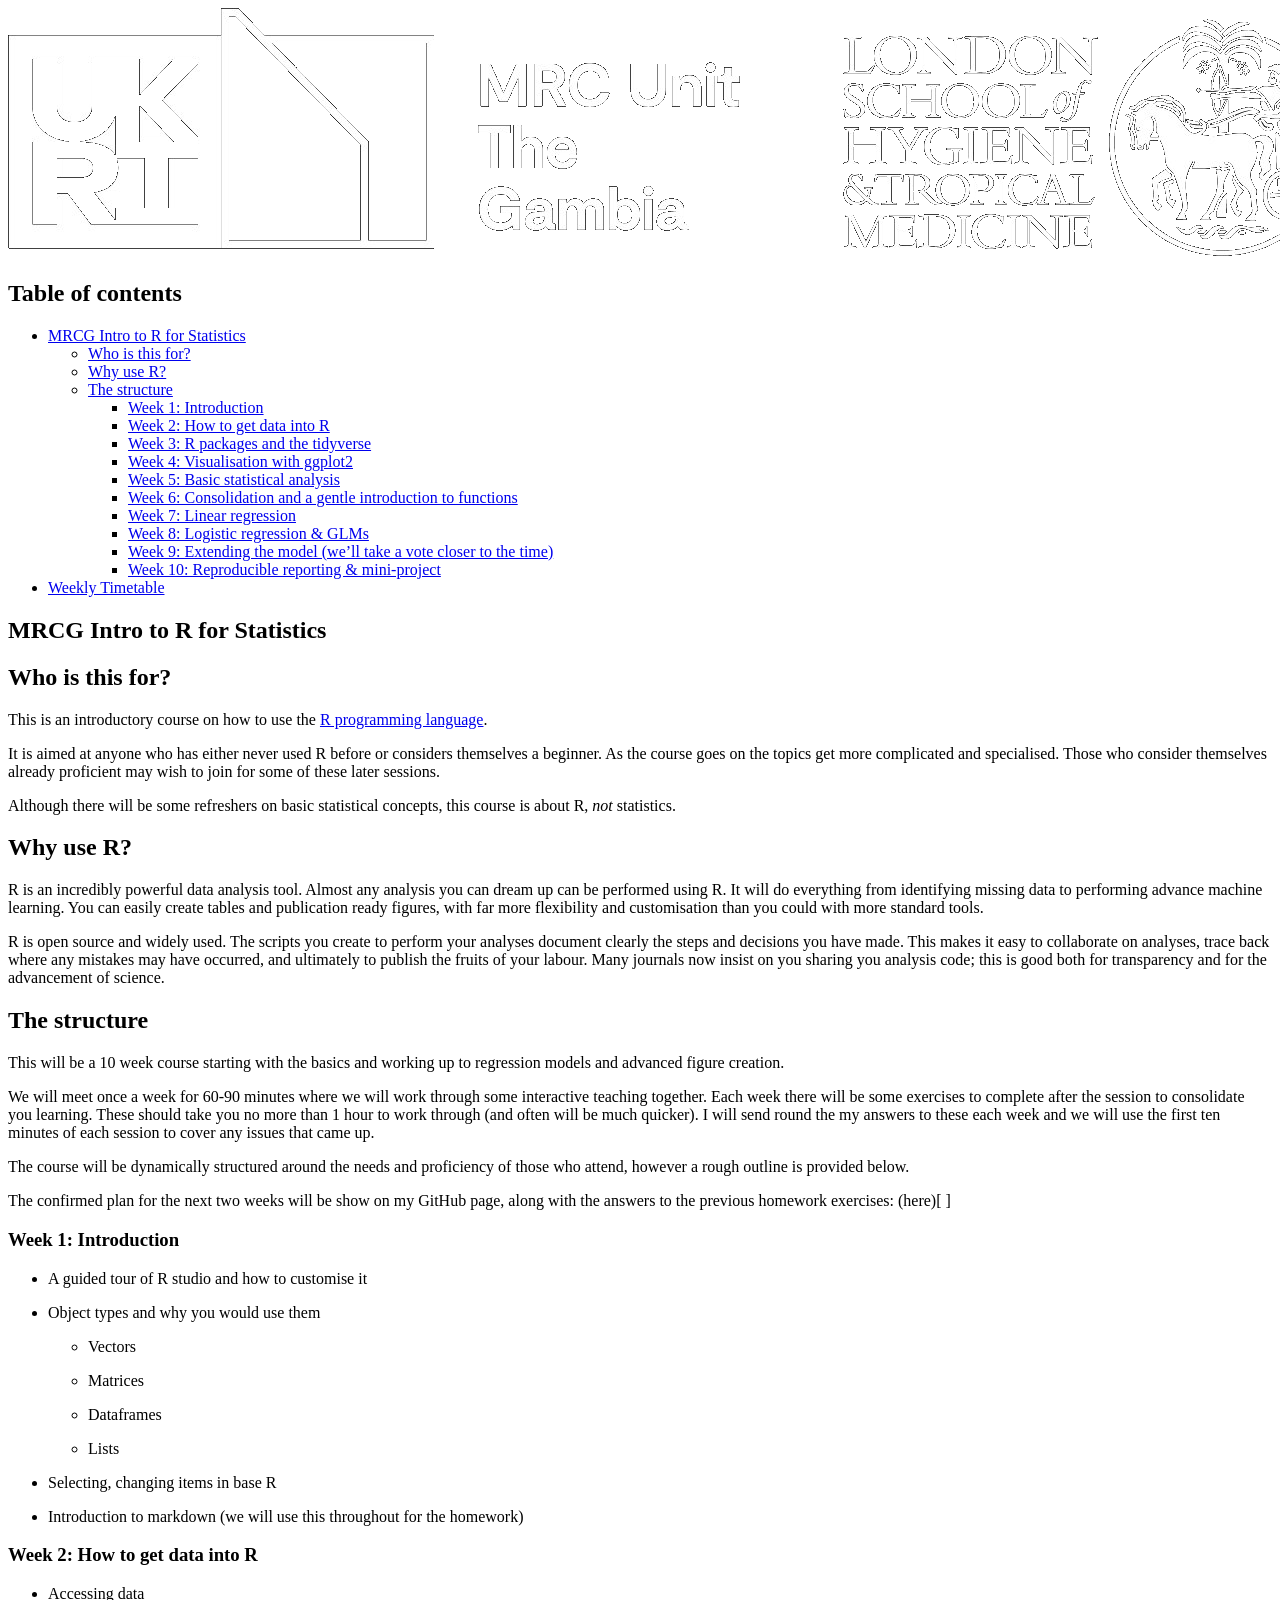
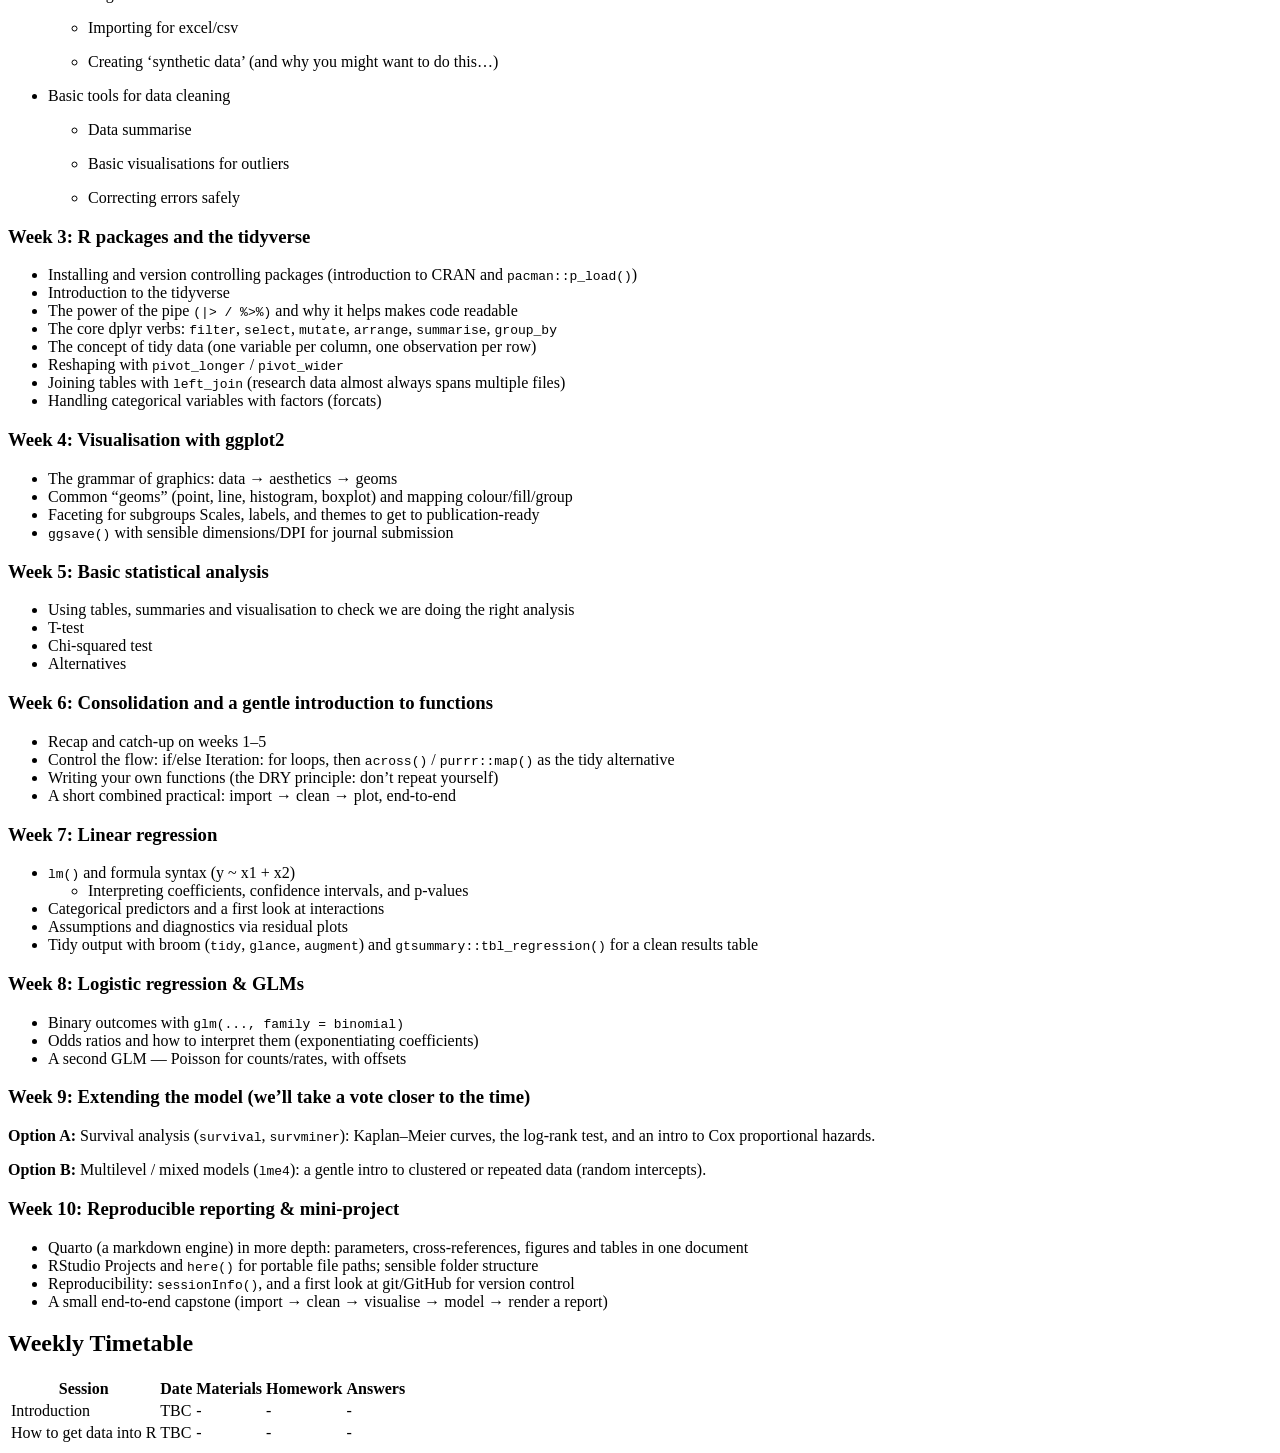
==== index.html @ 06967cae "Initial build" ====
<!DOCTYPE html>
<html xmlns="http://www.w3.org/1999/xhtml" lang="en" xml:lang="en"><head>

<meta charset="utf-8">
<meta name="generator" content="quarto-1.8.25">

<meta name="viewport" content="width=device-width, initial-scale=1.0, user-scalable=yes">


<title>index</title>
<style>
code{white-space: pre-wrap;}
span.smallcaps{font-variant: small-caps;}
div.columns{display: flex; gap: min(4vw, 1.5em);}
div.column{flex: auto; overflow-x: auto;}
div.hanging-indent{margin-left: 1.5em; text-indent: -1.5em;}
ul.task-list{list-style: none;}
ul.task-list li input[type="checkbox"] {
  width: 0.8em;
  margin: 0 0.8em 0.2em -1em; /* quarto-specific, see https://github.com/quarto-dev/quarto-cli/issues/4556 */ 
  vertical-align: middle;
}
</style>


<script src="index_files/libs/clipboard/clipboard.min.js"></script>
<script src="index_files/libs/quarto-html/quarto.js" type="module"></script>
<script src="index_files/libs/quarto-html/tabsets/tabsets.js" type="module"></script>
<script src="index_files/libs/quarto-html/axe/axe-check.js" type="module"></script>
<script src="index_files/libs/quarto-html/popper.min.js"></script>
<script src="index_files/libs/quarto-html/tippy.umd.min.js"></script>
<script src="index_files/libs/quarto-html/anchor.min.js"></script>
<link href="index_files/libs/quarto-html/tippy.css" rel="stylesheet">
<link href="index_files/libs/quarto-html/quarto-syntax-highlighting-7b89279ff1a6dce999919e0e67d4d9ec.css" rel="stylesheet" id="quarto-text-highlighting-styles">
<script src="index_files/libs/bootstrap/bootstrap.min.js"></script>
<link href="index_files/libs/bootstrap/bootstrap-icons.css" rel="stylesheet">
<link href="index_files/libs/bootstrap/bootstrap-503d23347c5d06bec7a546a738d54ec2.min.css" rel="stylesheet" append-hash="true" id="quarto-bootstrap" data-mode="light">
<!-- Browser-tab favicon: the logo, embedded as a data URI at install time. -->
<!-- Left blank when no logo is supplied.                                    -->
<link rel="icon" href="[data-uri]">


</head>

<body class="quarto-light">

<div id="quarto-content" class="page-columns page-rows-contents page-layout-article">
<div id="quarto-margin-sidebar" class="sidebar margin-sidebar">
  <nav id="TOC" role="doc-toc" class="toc-active">
    <h2 id="toc-title">Table of contents</h2>
   
  <ul>
  <li><a href="#mrcg-intro-to-r-for-statistics" id="toc-mrcg-intro-to-r-for-statistics" class="nav-link active" data-scroll-target="#mrcg-intro-to-r-for-statistics">MRCG Intro to R for Statistics</a>
  <ul class="collapse">
  <li><a href="#who-is-this-for" id="toc-who-is-this-for" class="nav-link" data-scroll-target="#who-is-this-for">Who is this for?</a></li>
  <li><a href="#why-use-r" id="toc-why-use-r" class="nav-link" data-scroll-target="#why-use-r">Why use R?</a></li>
  <li><a href="#the-structure" id="toc-the-structure" class="nav-link" data-scroll-target="#the-structure">The structure</a>
  <ul class="collapse">
  <li><a href="#week-1-introduction" id="toc-week-1-introduction" class="nav-link" data-scroll-target="#week-1-introduction">Week 1: Introduction</a></li>
  <li><a href="#week-2-how-to-get-data-into-r" id="toc-week-2-how-to-get-data-into-r" class="nav-link" data-scroll-target="#week-2-how-to-get-data-into-r">Week 2: How to get data into R</a></li>
  <li><a href="#week-3-r-packages-and-the-tidyverse" id="toc-week-3-r-packages-and-the-tidyverse" class="nav-link" data-scroll-target="#week-3-r-packages-and-the-tidyverse">Week 3: R packages and the tidyverse</a></li>
  <li><a href="#week-4-visualisation-with-ggplot2" id="toc-week-4-visualisation-with-ggplot2" class="nav-link" data-scroll-target="#week-4-visualisation-with-ggplot2">Week 4: Visualisation with ggplot2</a></li>
  <li><a href="#week-5-basic-statistical-analysis" id="toc-week-5-basic-statistical-analysis" class="nav-link" data-scroll-target="#week-5-basic-statistical-analysis">Week 5: Basic statistical analysis</a></li>
  <li><a href="#week-6-consolidation-and-a-gentle-introduction-to-functions" id="toc-week-6-consolidation-and-a-gentle-introduction-to-functions" class="nav-link" data-scroll-target="#week-6-consolidation-and-a-gentle-introduction-to-functions">Week 6: Consolidation and a gentle introduction to functions</a></li>
  <li><a href="#week-7-linear-regression" id="toc-week-7-linear-regression" class="nav-link" data-scroll-target="#week-7-linear-regression">Week 7: Linear regression</a></li>
  <li><a href="#week-8-logistic-regression-glms" id="toc-week-8-logistic-regression-glms" class="nav-link" data-scroll-target="#week-8-logistic-regression-glms">Week 8: Logistic regression &amp; GLMs</a></li>
  <li><a href="#week-9-extending-the-model-well-take-a-vote-closer-to-the-time" id="toc-week-9-extending-the-model-well-take-a-vote-closer-to-the-time" class="nav-link" data-scroll-target="#week-9-extending-the-model-well-take-a-vote-closer-to-the-time">Week 9: Extending the model (we’ll take a vote closer to the time)</a></li>
  <li><a href="#week-10-reproducible-reporting-mini-project" id="toc-week-10-reproducible-reporting-mini-project" class="nav-link" data-scroll-target="#week-10-reproducible-reporting-mini-project">Week 10: Reproducible reporting &amp; mini-project</a></li>
  </ul></li>
  </ul></li>
  <li><a href="#weekly-timetable" id="toc-weekly-timetable" class="nav-link" data-scroll-target="#weekly-timetable">Weekly Timetable</a></li>
  </ul>
</nav>
</div>
<main class="content" id="quarto-document-content">
<!-- Department branded header bar                                          -->
<!-- Quarto's whole title block is moved in here (see the script below), so  -->
<!-- every native metadata field — title, subtitle, simple or rich authors,  -->
<!-- affiliations, ORCID, email, date, DOI, … — renders in-brand with no     -->
<!-- per-field handling.                                                     -->
<div class="dept-header" id="dept-header-bar">
  <div class="dept-header-text"></div>
  <img src="[data-uri]" class="dept-logo" alt="Department logo" onerror="this.style.display='none'">
</div>

<script>
document.addEventListener("DOMContentLoaded", function () {
  var bar     = document.getElementById("dept-header-bar");
  var textBox = bar ? bar.querySelector(".dept-header-text") : null;

  // Move Quarto's entire title block into the branded header bar. Relocating
  // the whole block (rather than copying individual fields) means anything
  // Quarto renders natively appears in-brand without the theme needing to
  // know about each field.
  var titleBlock = document.getElementById("title-block-header") ||
                   document.querySelector("header.quarto-title-block");
  if (titleBlock && textBox) {
    textBox.appendChild(titleBlock);
  }

  // The `code-tools` button ships inside the title block; lift it out to the
  // right of the bar. Quarto uses a dropdown menu (`#quarto-code-tools-menu`,
  // when code folding is on) or a single "View Source" button
  // (`#quarto-code-tools-source`, when it is off); match either by class and
  // carry a dropdown menu along only when one exists.
  var codeTools = document.querySelector(".code-tools-button");
  if (bar && codeTools) {
    var menu = codeTools.nextElementSibling; // dropdown <ul>, if any
    var hasMenu = menu && menu.classList.contains("dropdown-menu");
    var wrap = document.createElement("div");
    wrap.className = hasMenu ? "dept-header-tools dropdown" : "dept-header-tools";
    wrap.appendChild(codeTools);
    if (hasMenu) {
      wrap.appendChild(menu);
    }
    var logo = bar.querySelector(".dept-logo");
    if (logo) {
      bar.insertBefore(wrap, logo);
    } else {
      bar.appendChild(wrap);
    }
  }

  var content = document.querySelector("#quarto-content");
  if (bar && content && content.parentNode) {
    content.parentNode.insertBefore(bar, content);
  }
});
</script>




<section id="mrcg-intro-to-r-for-statistics" class="level1">
<h1>MRCG Intro to R for Statistics</h1>
<section id="who-is-this-for" class="level2">
<h2 class="anchored" data-anchor-id="who-is-this-for">Who is this for?</h2>
<p>This is an introductory course on how to use the <a href="https://www.r-project.org/">R programming language</a>.</p>
<p>It is aimed at anyone who has either never used R before or considers themselves a beginner. As the course goes on the topics get more complicated and specialised. Those who consider themselves already proficient may wish to join for some of these later sessions.</p>
<p>Although there will be some refreshers on basic statistical concepts, this course is about R, <em>not</em> statistics.</p>
</section>
<section id="why-use-r" class="level2">
<h2 class="anchored" data-anchor-id="why-use-r">Why use R?</h2>
<p>R is an incredibly powerful data analysis tool. Almost any analysis you can dream up can be performed using R. It will do everything from identifying missing data to performing advance machine learning. You can easily create tables and publication ready figures, with far more flexibility and customisation than you could with more standard tools.</p>
<p>R is open source and widely used. The scripts you create to perform your analyses document clearly the steps and decisions you have made. This makes it easy to collaborate on analyses, trace back where any mistakes may have occurred, and ultimately to publish the fruits of your labour. Many journals now insist on you sharing you analysis code; this is good both for transparency and for the advancement of science.</p>
</section>
<section id="the-structure" class="level2">
<h2 class="anchored" data-anchor-id="the-structure">The structure</h2>
<p>This will be a 10 week course starting with the basics and working up to regression models and advanced figure creation.</p>
<p>We will meet once a week for 60-90 minutes where we will work through some interactive teaching together. Each week there will be some exercises to complete after the session to consolidate you learning. These should take you no more than 1 hour to work through (and often will be much quicker). I will send round the my answers to these each week and we will use the first ten minutes of each session to cover any issues that came up.</p>
<p>The course will be dynamically structured around the needs and proficiency of those who attend, however a rough outline is provided below.</p>
<p>The confirmed plan for the next two weeks will be show on my GitHub page, along with the answers to the previous homework exercises: (here)[ ]</p>
<section id="week-1-introduction" class="level3">
<h3 class="anchored" data-anchor-id="week-1-introduction">Week 1: Introduction</h3>
<ul>
<li><p>A guided tour of R studio and how to customise it</p></li>
<li><p>Object types and why you would use them</p>
<ul>
<li><p>Vectors</p></li>
<li><p>Matrices</p></li>
<li><p>Dataframes</p></li>
<li><p>Lists</p></li>
</ul></li>
<li><p>Selecting, changing items in base R</p></li>
<li><p>Introduction to markdown (we will use this throughout for the homework)</p></li>
</ul>
</section>
<section id="week-2-how-to-get-data-into-r" class="level3">
<h3 class="anchored" data-anchor-id="week-2-how-to-get-data-into-r">Week 2: How to get data into R</h3>
<ul>
<li><p>Accessing data</p>
<ul>
<li><p>Importing for excel/csv</p></li>
<li><p>Creating ‘synthetic data’ (and why you might want to do this…)</p></li>
</ul></li>
<li><p>Basic tools for data cleaning</p>
<ul>
<li><p>Data summarise</p></li>
<li><p>Basic visualisations for outliers</p></li>
<li><p>Correcting errors safely</p></li>
</ul></li>
</ul>
</section>
<section id="week-3-r-packages-and-the-tidyverse" class="level3">
<h3 class="anchored" data-anchor-id="week-3-r-packages-and-the-tidyverse">Week 3: R packages and the tidyverse</h3>
<ul>
<li>Installing and version controlling packages (introduction to CRAN and <code>pacman::p_load()</code>)</li>
<li>Introduction to the tidyverse</li>
<li>The power of the pipe <code>(|&gt; / %&gt;%)</code> and why it helps makes code readable</li>
<li>The core dplyr verbs: <code>filter</code>, <code>select</code>, <code>mutate</code>, <code>arrange</code>, <code>summarise</code>, <code>group_by</code></li>
<li>The concept of tidy data (one variable per column, one observation per row)</li>
<li>Reshaping with <code>pivot_longer</code> / <code>pivot_wider</code></li>
<li>Joining tables with <code>left_join</code> (research data almost always spans multiple files)</li>
<li>Handling categorical variables with factors (forcats)</li>
</ul>
</section>
<section id="week-4-visualisation-with-ggplot2" class="level3">
<h3 class="anchored" data-anchor-id="week-4-visualisation-with-ggplot2">Week 4: Visualisation with ggplot2</h3>
<ul>
<li>The grammar of graphics: data → aesthetics → geoms</li>
<li>Common “geoms” (point, line, histogram, boxplot) and mapping colour/fill/group</li>
<li>Faceting for subgroups Scales, labels, and themes to get to publication-ready</li>
<li><code>ggsave()</code> with sensible dimensions/DPI for journal submission</li>
</ul>
</section>
<section id="week-5-basic-statistical-analysis" class="level3">
<h3 class="anchored" data-anchor-id="week-5-basic-statistical-analysis">Week 5: Basic statistical analysis</h3>
<ul>
<li>Using tables, summaries and visualisation to check we are doing the right analysis</li>
<li>T-test</li>
<li>Chi-squared test</li>
<li>Alternatives</li>
</ul>
</section>
<section id="week-6-consolidation-and-a-gentle-introduction-to-functions" class="level3">
<h3 class="anchored" data-anchor-id="week-6-consolidation-and-a-gentle-introduction-to-functions">Week 6: Consolidation and a gentle introduction to functions</h3>
<ul>
<li>Recap and catch-up on weeks 1–5<br>
</li>
<li>Control the flow: if/else Iteration: for loops, then <code>across()</code> / <code>purrr::map()</code> as the tidy alternative</li>
<li>Writing your own functions (the DRY principle: don’t repeat yourself)</li>
<li>A short combined practical: import → clean → plot, end-to-end</li>
</ul>
</section>
<section id="week-7-linear-regression" class="level3">
<h3 class="anchored" data-anchor-id="week-7-linear-regression">Week 7: Linear regression</h3>
<ul>
<li><code>lm()</code> and formula syntax (y ~ x1 + x2)
<ul>
<li>Interpreting coefficients, confidence intervals, and p-values</li>
</ul></li>
<li>Categorical predictors and a first look at interactions</li>
<li>Assumptions and diagnostics via residual plots</li>
<li>Tidy output with broom (<code>tidy</code>, <code>glance</code>, <code>augment</code>) and <code>gtsummary::tbl_regression()</code> for a clean results table</li>
</ul>
</section>
<section id="week-8-logistic-regression-glms" class="level3">
<h3 class="anchored" data-anchor-id="week-8-logistic-regression-glms">Week 8: Logistic regression &amp; GLMs</h3>
<ul>
<li>Binary outcomes with <code>glm(..., family = binomial)</code></li>
<li>Odds ratios and how to interpret them (exponentiating coefficients)</li>
<li>A second GLM — Poisson for counts/rates, with offsets</li>
</ul>
</section>
<section id="week-9-extending-the-model-well-take-a-vote-closer-to-the-time" class="level3">
<h3 class="anchored" data-anchor-id="week-9-extending-the-model-well-take-a-vote-closer-to-the-time">Week 9: Extending the model (we’ll take a vote closer to the time)</h3>
<p><strong>Option A:</strong> Survival analysis (<code>survival</code>, <code>survminer</code>): Kaplan–Meier curves, the log-rank test, and an intro to Cox proportional hazards.</p>
<p><strong>Option B:</strong> Multilevel / mixed models (<code>lme4</code>): a gentle intro to clustered or repeated data (random intercepts).</p>
</section>
<section id="week-10-reproducible-reporting-mini-project" class="level3">
<h3 class="anchored" data-anchor-id="week-10-reproducible-reporting-mini-project">Week 10: Reproducible reporting &amp; mini-project</h3>
<ul>
<li>Quarto (a markdown engine) in more depth: parameters, cross-references, figures and tables in one document</li>
<li>RStudio Projects and <code>here()</code> for portable file paths; sensible folder structure</li>
<li>Reproducibility: <code>sessionInfo()</code>, and a first look at git/GitHub for version control</li>
<li>A small end-to-end capstone (import → clean → visualise → model → render a report)</li>
</ul>
</section>
</section>
</section>
<section id="weekly-timetable" class="level1">
<h1>Weekly Timetable</h1>
<table class="caption-top table">
<thead>
<tr class="header">
<th>Session</th>
<th>Date</th>
<th>Materials</th>
<th>Homework</th>
<th>Answers</th>
</tr>
</thead>
<tbody>
<tr class="odd">
<td>Introduction</td>
<td>TBC</td>
<td>-</td>
<td>-</td>
<td>-</td>
</tr>
<tr class="even">
<td>How to get data into R</td>
<td>TBC</td>
<td>-</td>
<td>-</td>
<td>-</td>
</tr>
</tbody>
</table>
</section>

</main>
<!-- /main column -->
<script id="quarto-html-after-body" type="application/javascript">
  window.document.addEventListener("DOMContentLoaded", function (event) {
    const icon = "";
    const anchorJS = new window.AnchorJS();
    anchorJS.options = {
      placement: 'right',
      icon: icon
    };
    anchorJS.add('.anchored');
    const isCodeAnnotation = (el) => {
      for (const clz of el.classList) {
        if (clz.startsWith('code-annotation-')) {                     
          return true;
        }
      }
      return false;
    }
    const onCopySuccess = function(e) {
      // button target
      const button = e.trigger;
      // don't keep focus
      button.blur();
      // flash "checked"
      button.classList.add('code-copy-button-checked');
      var currentTitle = button.getAttribute("title");
      button.setAttribute("title", "Copied!");
      let tooltip;
      if (window.bootstrap) {
        button.setAttribute("data-bs-toggle", "tooltip");
        button.setAttribute("data-bs-placement", "left");
        button.setAttribute("data-bs-title", "Copied!");
        tooltip = new bootstrap.Tooltip(button, 
          { trigger: "manual", 
            customClass: "code-copy-button-tooltip",
            offset: [0, -8]});
        tooltip.show();    
      }
      setTimeout(function() {
        if (tooltip) {
          tooltip.hide();
          button.removeAttribute("data-bs-title");
          button.removeAttribute("data-bs-toggle");
          button.removeAttribute("data-bs-placement");
        }
        button.setAttribute("title", currentTitle);
        button.classList.remove('code-copy-button-checked');
      }, 1000);
      // clear code selection
      e.clearSelection();
    }
    const getTextToCopy = function(trigger) {
      const outerScaffold = trigger.parentElement.cloneNode(true);
      const codeEl = outerScaffold.querySelector('code');
      for (const childEl of codeEl.children) {
        if (isCodeAnnotation(childEl)) {
          childEl.remove();
        }
      }
      return codeEl.innerText;
    }
    const clipboard = new window.ClipboardJS('.code-copy-button:not([data-in-quarto-modal])', {
      text: getTextToCopy
    });
    clipboard.on('success', onCopySuccess);
    if (window.document.getElementById('quarto-embedded-source-code-modal')) {
      const clipboardModal = new window.ClipboardJS('.code-copy-button[data-in-quarto-modal]', {
        text: getTextToCopy,
        container: window.document.getElementById('quarto-embedded-source-code-modal')
      });
      clipboardModal.on('success', onCopySuccess);
    }
      var localhostRegex = new RegExp(/^(?:http|https):\/\/localhost\:?[0-9]*\//);
      var mailtoRegex = new RegExp(/^mailto:/);
        var filterRegex = new RegExp('/' + window.location.host + '/');
      var isInternal = (href) => {
          return filterRegex.test(href) || localhostRegex.test(href) || mailtoRegex.test(href);
      }
      // Inspect non-navigation links and adorn them if external
     var links = window.document.querySelectorAll('a[href]:not(.nav-link):not(.navbar-brand):not(.toc-action):not(.sidebar-link):not(.sidebar-item-toggle):not(.pagination-link):not(.no-external):not([aria-hidden]):not(.dropdown-item):not(.quarto-navigation-tool):not(.about-link)');
      for (var i=0; i<links.length; i++) {
        const link = links[i];
        if (!isInternal(link.href)) {
          // undo the damage that might have been done by quarto-nav.js in the case of
          // links that we want to consider external
          if (link.dataset.originalHref !== undefined) {
            link.href = link.dataset.originalHref;
          }
        }
      }
    function tippyHover(el, contentFn, onTriggerFn, onUntriggerFn) {
      const config = {
        allowHTML: true,
        maxWidth: 500,
        delay: 100,
        arrow: false,
        appendTo: function(el) {
            return el.parentElement;
        },
        interactive: true,
        interactiveBorder: 10,
        theme: 'quarto',
        placement: 'bottom-start',
      };
      if (contentFn) {
        config.content = contentFn;
      }
      if (onTriggerFn) {
        config.onTrigger = onTriggerFn;
      }
      if (onUntriggerFn) {
        config.onUntrigger = onUntriggerFn;
      }
      window.tippy(el, config); 
    }
    const noterefs = window.document.querySelectorAll('a[role="doc-noteref"]');
    for (var i=0; i<noterefs.length; i++) {
      const ref = noterefs[i];
      tippyHover(ref, function() {
        // use id or data attribute instead here
        let href = ref.getAttribute('data-footnote-href') || ref.getAttribute('href');
        try { href = new URL(href).hash; } catch {}
        const id = href.replace(/^#\/?/, "");
        const note = window.document.getElementById(id);
        if (note) {
          return note.innerHTML;
        } else {
          return "";
        }
      });
    }
    const xrefs = window.document.querySelectorAll('a.quarto-xref');
    const processXRef = (id, note) => {
      // Strip column container classes
      const stripColumnClz = (el) => {
        el.classList.remove("page-full", "page-columns");
        if (el.children) {
          for (const child of el.children) {
            stripColumnClz(child);
          }
        }
      }
      stripColumnClz(note)
      if (id === null || id.startsWith('sec-')) {
        // Special case sections, only their first couple elements
        const container = document.createElement("div");
        if (note.children && note.children.length > 2) {
          container.appendChild(note.children[0].cloneNode(true));
          for (let i = 1; i < note.children.length; i++) {
            const child = note.children[i];
            if (child.tagName === "P" && child.innerText === "") {
              continue;
            } else {
              container.appendChild(child.cloneNode(true));
              break;
            }
          }
          if (window.Quarto?.typesetMath) {
            window.Quarto.typesetMath(container);
          }
          return container.innerHTML
        } else {
          if (window.Quarto?.typesetMath) {
            window.Quarto.typesetMath(note);
          }
          return note.innerHTML;
        }
      } else {
        // Remove any anchor links if they are present
        const anchorLink = note.querySelector('a.anchorjs-link');
        if (anchorLink) {
          anchorLink.remove();
        }
        if (window.Quarto?.typesetMath) {
          window.Quarto.typesetMath(note);
        }
        if (note.classList.contains("callout")) {
          return note.outerHTML;
        } else {
          return note.innerHTML;
        }
      }
    }
    for (var i=0; i<xrefs.length; i++) {
      const xref = xrefs[i];
      tippyHover(xref, undefined, function(instance) {
        instance.disable();
        let url = xref.getAttribute('href');
        let hash = undefined; 
        if (url.startsWith('#')) {
          hash = url;
        } else {
          try { hash = new URL(url).hash; } catch {}
        }
        if (hash) {
          const id = hash.replace(/^#\/?/, "");
          const note = window.document.getElementById(id);
          if (note !== null) {
            try {
              const html = processXRef(id, note.cloneNode(true));
              instance.setContent(html);
            } finally {
              instance.enable();
              instance.show();
            }
          } else {
            // See if we can fetch this
            fetch(url.split('#')[0])
            .then(res => res.text())
            .then(html => {
              const parser = new DOMParser();
              const htmlDoc = parser.parseFromString(html, "text/html");
              const note = htmlDoc.getElementById(id);
              if (note !== null) {
                const html = processXRef(id, note);
                instance.setContent(html);
              } 
            }).finally(() => {
              instance.enable();
              instance.show();
            });
          }
        } else {
          // See if we can fetch a full url (with no hash to target)
          // This is a special case and we should probably do some content thinning / targeting
          fetch(url)
          .then(res => res.text())
          .then(html => {
            const parser = new DOMParser();
            const htmlDoc = parser.parseFromString(html, "text/html");
            const note = htmlDoc.querySelector('main.content');
            if (note !== null) {
              // This should only happen for chapter cross references
              // (since there is no id in the URL)
              // remove the first header
              if (note.children.length > 0 && note.children[0].tagName === "HEADER") {
                note.children[0].remove();
              }
              const html = processXRef(null, note);
              instance.setContent(html);
            } 
          }).finally(() => {
            instance.enable();
            instance.show();
          });
        }
      }, function(instance) {
      });
    }
        let selectedAnnoteEl;
        const selectorForAnnotation = ( cell, annotation) => {
          let cellAttr = 'data-code-cell="' + cell + '"';
          let lineAttr = 'data-code-annotation="' +  annotation + '"';
          const selector = 'span[' + cellAttr + '][' + lineAttr + ']';
          return selector;
        }
        const selectCodeLines = (annoteEl) => {
          const doc = window.document;
          const targetCell = annoteEl.getAttribute("data-target-cell");
          const targetAnnotation = annoteEl.getAttribute("data-target-annotation");
          const annoteSpan = window.document.querySelector(selectorForAnnotation(targetCell, targetAnnotation));
          const lines = annoteSpan.getAttribute("data-code-lines").split(",");
          const lineIds = lines.map((line) => {
            return targetCell + "-" + line;
          })
          let top = null;
          let height = null;
          let parent = null;
          if (lineIds.length > 0) {
              //compute the position of the single el (top and bottom and make a div)
              const el = window.document.getElementById(lineIds[0]);
              top = el.offsetTop;
              height = el.offsetHeight;
              parent = el.parentElement.parentElement;
            if (lineIds.length > 1) {
              const lastEl = window.document.getElementById(lineIds[lineIds.length - 1]);
              const bottom = lastEl.offsetTop + lastEl.offsetHeight;
              height = bottom - top;
            }
            if (top !== null && height !== null && parent !== null) {
              // cook up a div (if necessary) and position it 
              let div = window.document.getElementById("code-annotation-line-highlight");
              if (div === null) {
                div = window.document.createElement("div");
                div.setAttribute("id", "code-annotation-line-highlight");
                div.style.position = 'absolute';
                parent.appendChild(div);
              }
              div.style.top = top - 2 + "px";
              div.style.height = height + 4 + "px";
              div.style.left = 0;
              let gutterDiv = window.document.getElementById("code-annotation-line-highlight-gutter");
              if (gutterDiv === null) {
                gutterDiv = window.document.createElement("div");
                gutterDiv.setAttribute("id", "code-annotation-line-highlight-gutter");
                gutterDiv.style.position = 'absolute';
                const codeCell = window.document.getElementById(targetCell);
                const gutter = codeCell.querySelector('.code-annotation-gutter');
                gutter.appendChild(gutterDiv);
              }
              gutterDiv.style.top = top - 2 + "px";
              gutterDiv.style.height = height + 4 + "px";
            }
            selectedAnnoteEl = annoteEl;
          }
        };
        const unselectCodeLines = () => {
          const elementsIds = ["code-annotation-line-highlight", "code-annotation-line-highlight-gutter"];
          elementsIds.forEach((elId) => {
            const div = window.document.getElementById(elId);
            if (div) {
              div.remove();
            }
          });
          selectedAnnoteEl = undefined;
        };
          // Handle positioning of the toggle
      window.addEventListener(
        "resize",
        throttle(() => {
          elRect = undefined;
          if (selectedAnnoteEl) {
            selectCodeLines(selectedAnnoteEl);
          }
        }, 10)
      );
      function throttle(fn, ms) {
      let throttle = false;
      let timer;
        return (...args) => {
          if(!throttle) { // first call gets through
              fn.apply(this, args);
              throttle = true;
          } else { // all the others get throttled
              if(timer) clearTimeout(timer); // cancel #2
              timer = setTimeout(() => {
                fn.apply(this, args);
                timer = throttle = false;
              }, ms);
          }
        };
      }
        // Attach click handler to the DT
        const annoteDls = window.document.querySelectorAll('dt[data-target-cell]');
        for (const annoteDlNode of annoteDls) {
          annoteDlNode.addEventListener('click', (event) => {
            const clickedEl = event.target;
            if (clickedEl !== selectedAnnoteEl) {
              unselectCodeLines();
              const activeEl = window.document.querySelector('dt[data-target-cell].code-annotation-active');
              if (activeEl) {
                activeEl.classList.remove('code-annotation-active');
              }
              selectCodeLines(clickedEl);
              clickedEl.classList.add('code-annotation-active');
            } else {
              // Unselect the line
              unselectCodeLines();
              clickedEl.classList.remove('code-annotation-active');
            }
          });
        }
    const findCites = (el) => {
      const parentEl = el.parentElement;
      if (parentEl) {
        const cites = parentEl.dataset.cites;
        if (cites) {
          return {
            el,
            cites: cites.split(' ')
          };
        } else {
          return findCites(el.parentElement)
        }
      } else {
        return undefined;
      }
    };
    var bibliorefs = window.document.querySelectorAll('a[role="doc-biblioref"]');
    for (var i=0; i<bibliorefs.length; i++) {
      const ref = bibliorefs[i];
      const citeInfo = findCites(ref);
      if (citeInfo) {
        tippyHover(citeInfo.el, function() {
          var popup = window.document.createElement('div');
          citeInfo.cites.forEach(function(cite) {
            var citeDiv = window.document.createElement('div');
            citeDiv.classList.add('hanging-indent');
            citeDiv.classList.add('csl-entry');
            var biblioDiv = window.document.getElementById('ref-' + cite);
            if (biblioDiv) {
              citeDiv.innerHTML = biblioDiv.innerHTML;
            }
            popup.appendChild(citeDiv);
          });
          return popup.innerHTML;
        });
      }
    }
  });
  </script>
</div> <!-- /content -->




</body></html>
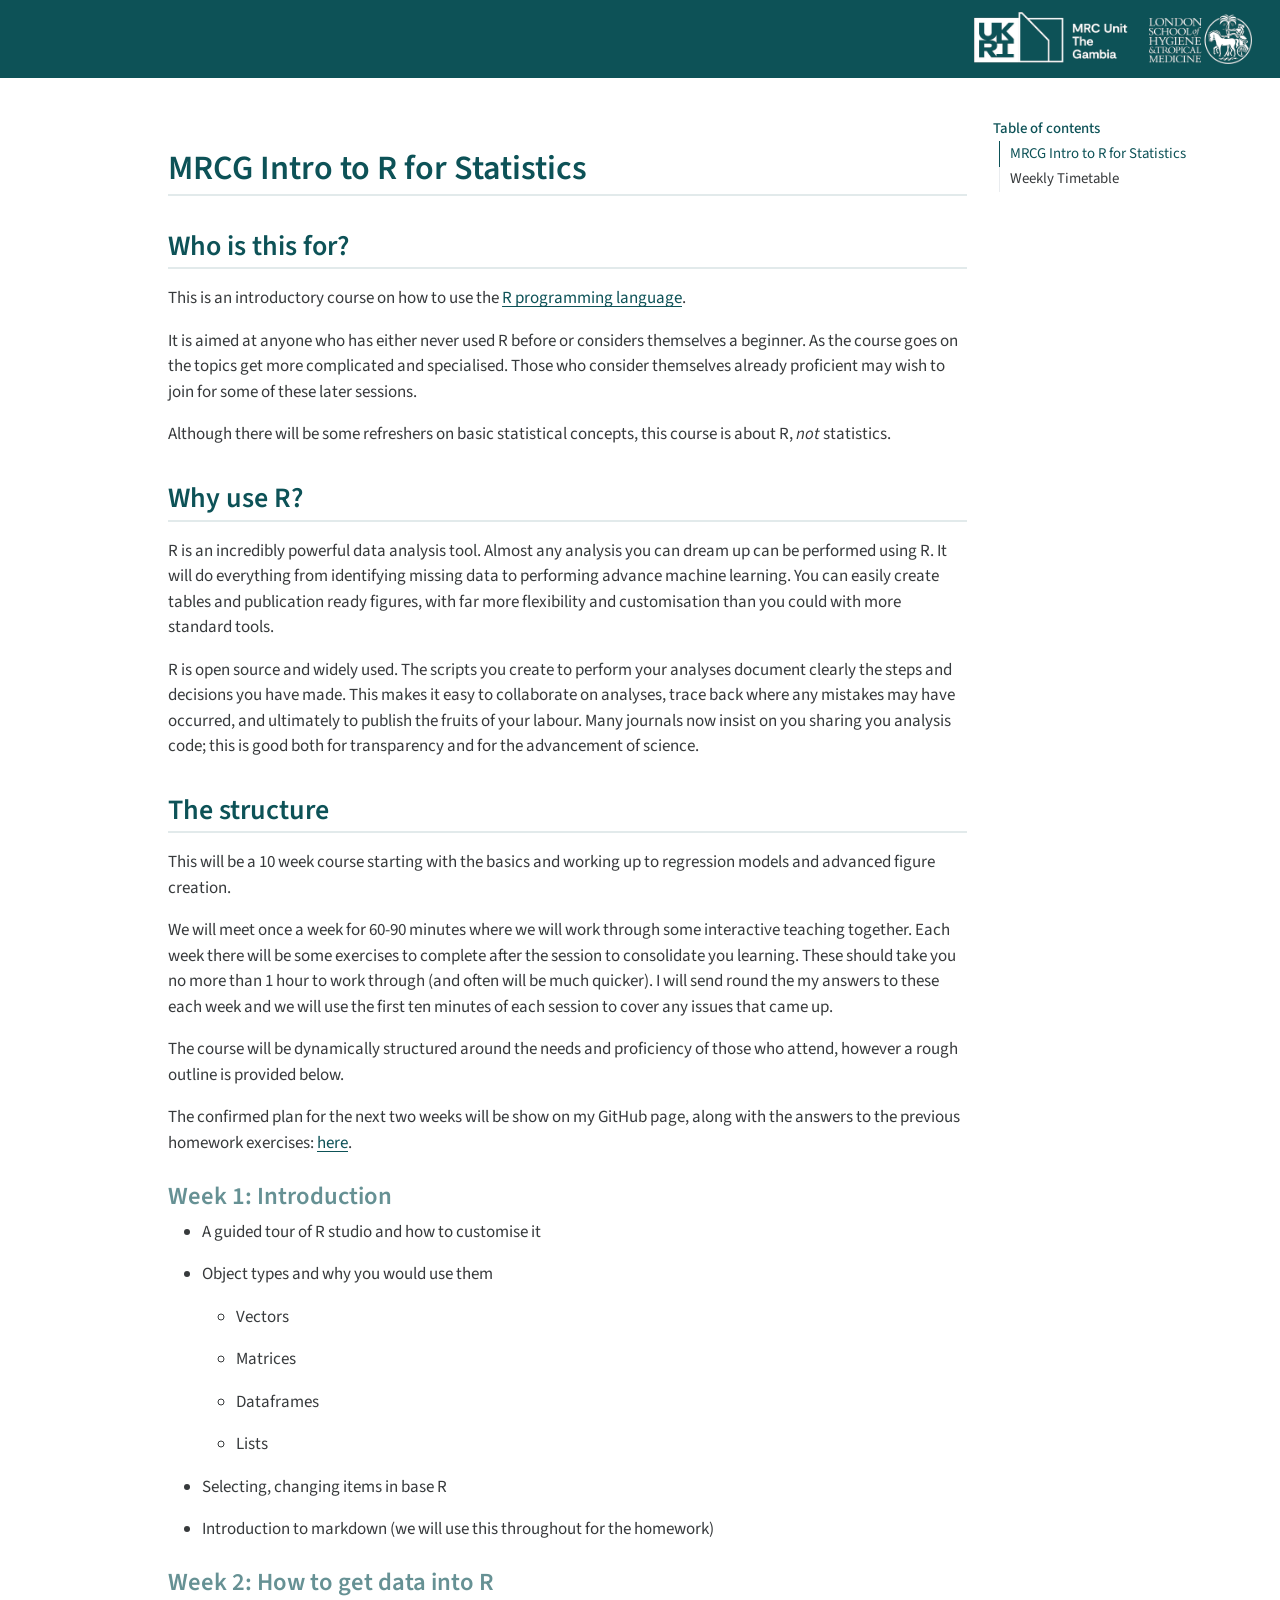
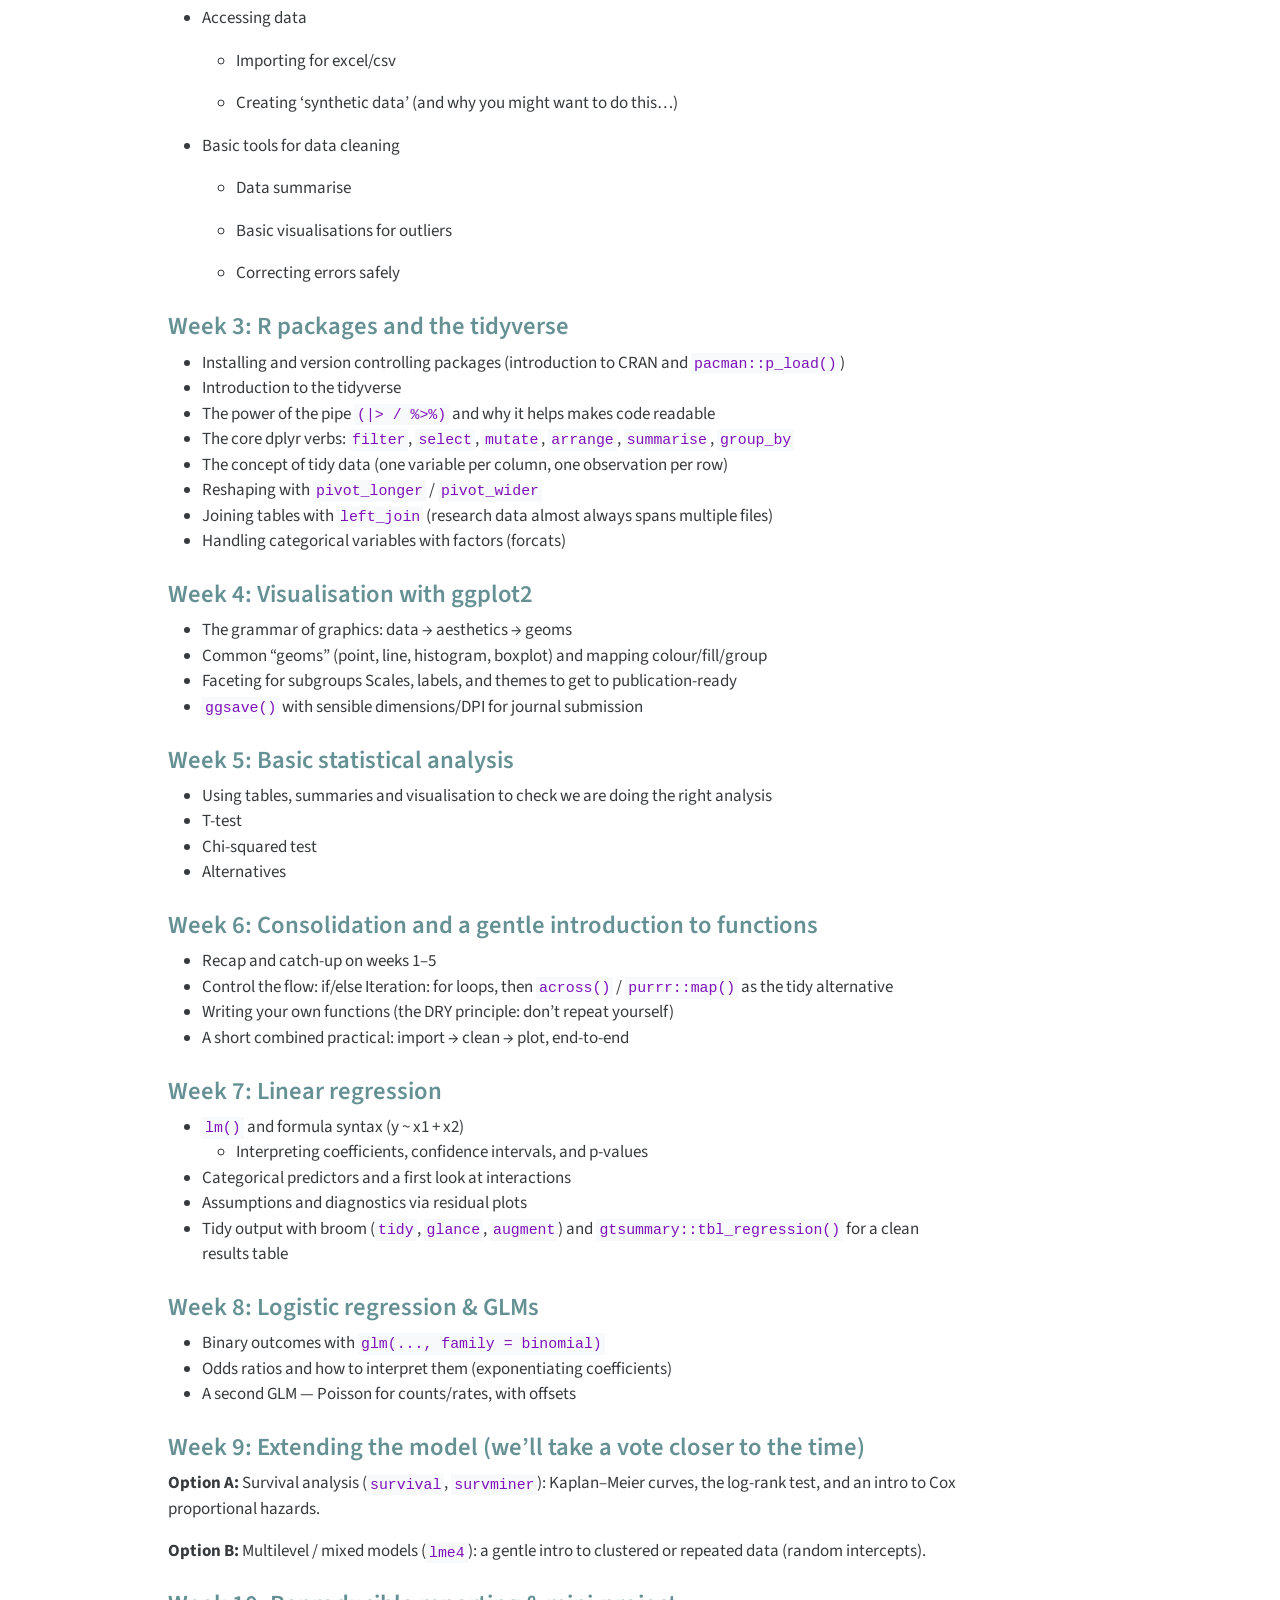
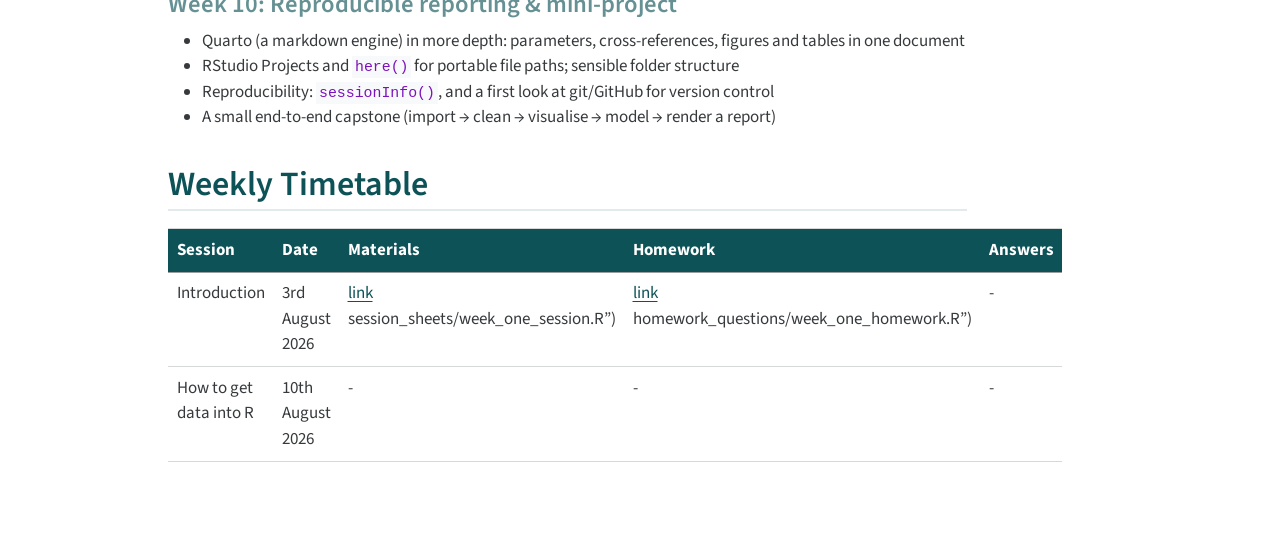
==== commit a941e164: "Rename folders" ====
--- a/index.html
+++ b/index.html
@@ -2,13 +2,16 @@
 <html xmlns="http://www.w3.org/1999/xhtml" lang="en" xml:lang="en"><head>
 
 <meta charset="utf-8">
-<meta name="generator" content="quarto-1.8.25">
+<meta name="generator" content="quarto-1.9.38">
 
 <meta name="viewport" content="width=device-width, initial-scale=1.0, user-scalable=yes">
 
 
 <title>index</title>
 <style>
+/* Default styles provided by pandoc.
+** See https://pandoc.org/MANUAL.html#variables-for-html for config info.
+*/
 code{white-space: pre-wrap;}
 span.smallcaps{font-variant: small-caps;}
 div.columns{display: flex; gap: min(4vw, 1.5em);}
@@ -26,15 +29,14 @@
 <script src="index_files/libs/clipboard/clipboard.min.js"></script>
 <script src="index_files/libs/quarto-html/quarto.js" type="module"></script>
 <script src="index_files/libs/quarto-html/tabsets/tabsets.js" type="module"></script>
-<script src="index_files/libs/quarto-html/axe/axe-check.js" type="module"></script>
 <script src="index_files/libs/quarto-html/popper.min.js"></script>
 <script src="index_files/libs/quarto-html/tippy.umd.min.js"></script>
 <script src="index_files/libs/quarto-html/anchor.min.js"></script>
 <link href="index_files/libs/quarto-html/tippy.css" rel="stylesheet">
-<link href="index_files/libs/quarto-html/quarto-syntax-highlighting-7b89279ff1a6dce999919e0e67d4d9ec.css" rel="stylesheet" id="quarto-text-highlighting-styles">
+<link href="index_files/libs/quarto-html/quarto-syntax-highlighting-15634bcf2e68342d4ad2dfa704d543f6.css" rel="stylesheet" id="quarto-text-highlighting-styles">
 <script src="index_files/libs/bootstrap/bootstrap.min.js"></script>
 <link href="index_files/libs/bootstrap/bootstrap-icons.css" rel="stylesheet">
-<link href="index_files/libs/bootstrap/bootstrap-503d23347c5d06bec7a546a738d54ec2.min.css" rel="stylesheet" append-hash="true" id="quarto-bootstrap" data-mode="light">
+<link href="index_files/libs/bootstrap/bootstrap-1f8b0286eb0898396f1b636eb7cc45e5.min.css" rel="stylesheet" append-hash="true" id="quarto-bootstrap" data-mode="light">
 <!-- Browser-tab favicon: the logo, embedded as a data URI at install time. -->
 <!-- Left blank when no logo is supplied.                                    -->
 <link rel="icon" href="[data-uri]">
@@ -149,7 +151,7 @@
 <p>This will be a 10 week course starting with the basics and working up to regression models and advanced figure creation.</p>
 <p>We will meet once a week for 60-90 minutes where we will work through some interactive teaching together. Each week there will be some exercises to complete after the session to consolidate you learning. These should take you no more than 1 hour to work through (and often will be much quicker). I will send round the my answers to these each week and we will use the first ten minutes of each session to cover any issues that came up.</p>
 <p>The course will be dynamically structured around the needs and proficiency of those who attend, however a rough outline is provided below.</p>
-<p>The confirmed plan for the next two weeks will be show on my GitHub page, along with the answers to the previous homework exercises: (here)[ ]</p>
+<p>The confirmed plan for the next two weeks will be show on my GitHub page, along with the answers to the previous homework exercises: <a href="https://github.com/jackwgoodall/MRCG_intro_to_R">here</a>.</p>
 <section id="week-1-introduction" class="level3">
 <h3 class="anchored" data-anchor-id="week-1-introduction">Week 1: Introduction</h3>
 <ul>
@@ -273,14 +275,14 @@
 <tbody>
 <tr class="odd">
 <td>Introduction</td>
-<td>TBC</td>
-<td>-</td>
-<td>-</td>
+<td>3rd August 2026</td>
+<td><a href="%22https://github.com/jackwgoodall/MRCG_intro_to_R/blob/main/1">link</a> session_sheets/week_one_session.R”)</td>
+<td><a href="%22https://github.com/jackwgoodall/MRCG_intro_to_R/blob/main/2">link</a> homework_questions/week_one_homework.R”)</td>
 <td>-</td>
 </tr>
 <tr class="even">
 <td>How to get data into R</td>
-<td>TBC</td>
+<td>10th August 2026</td>
 <td>-</td>
 <td>-</td>
 <td>-</td>
